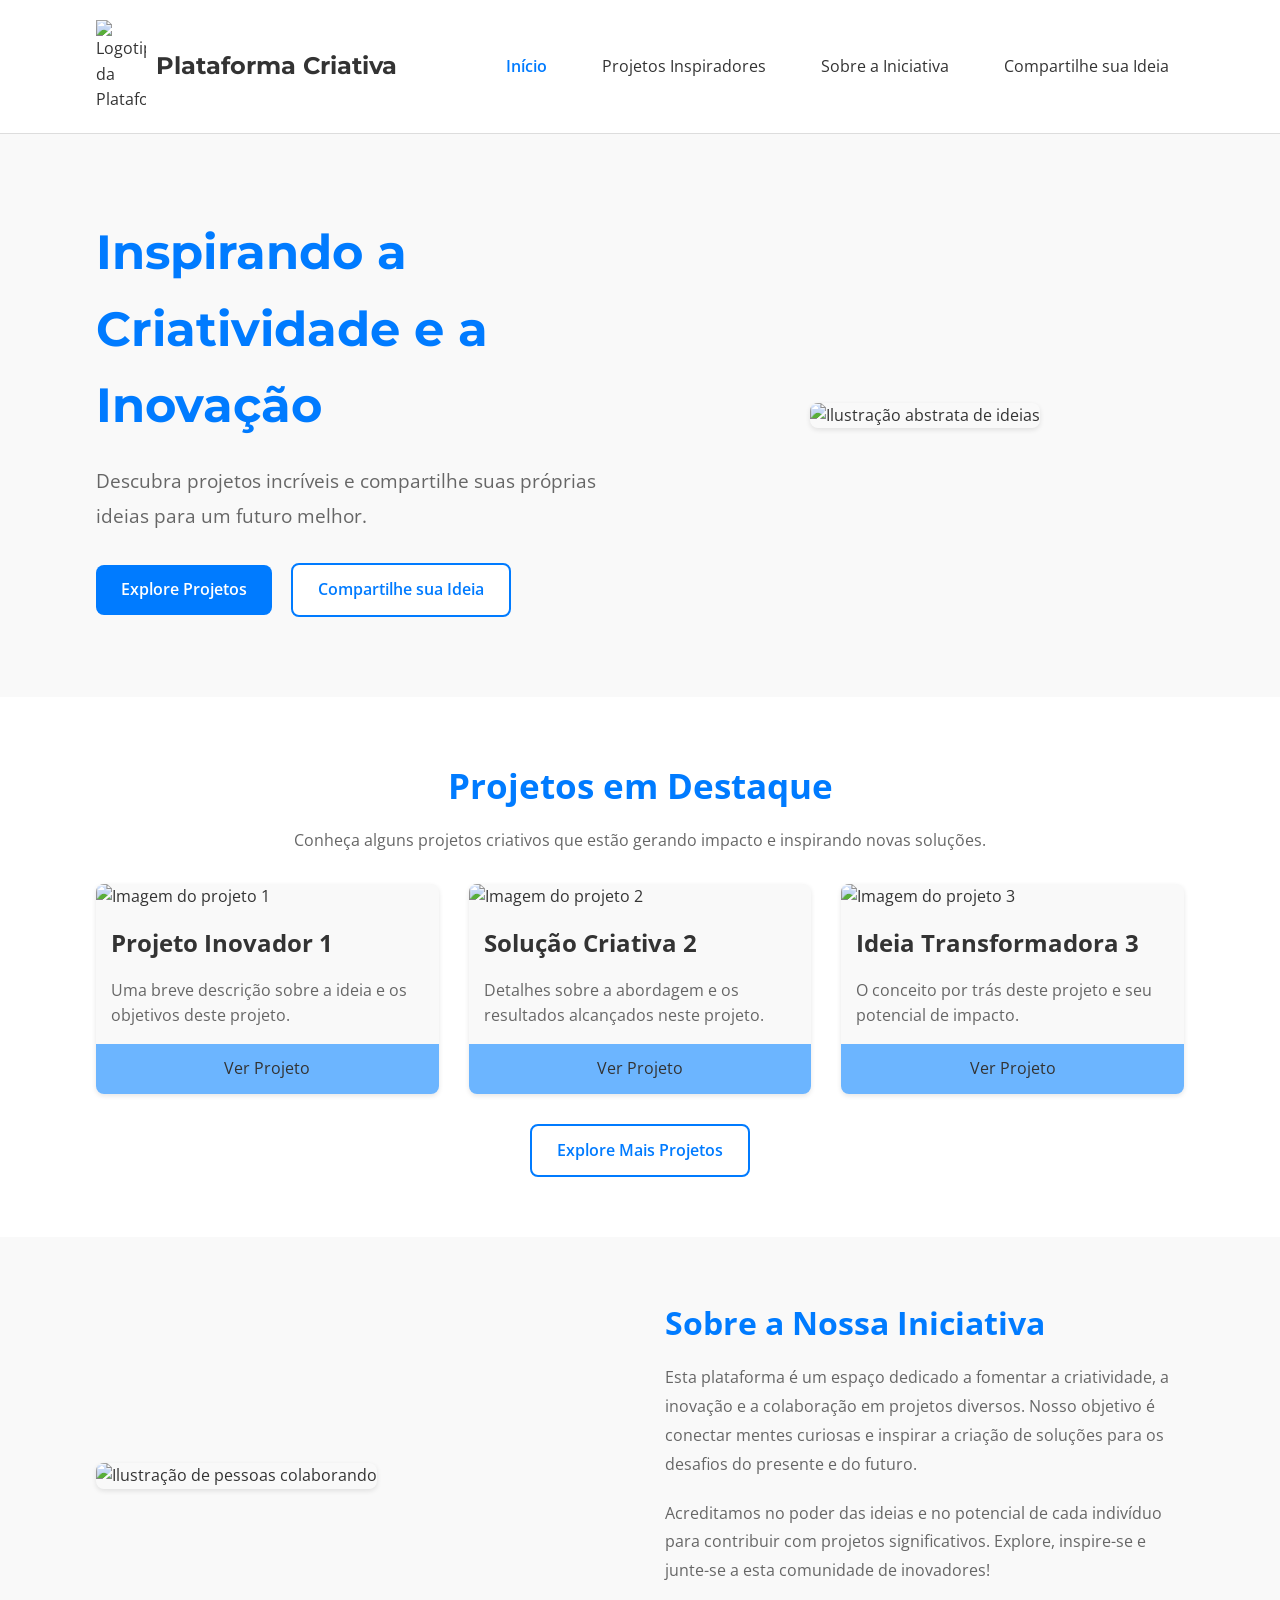
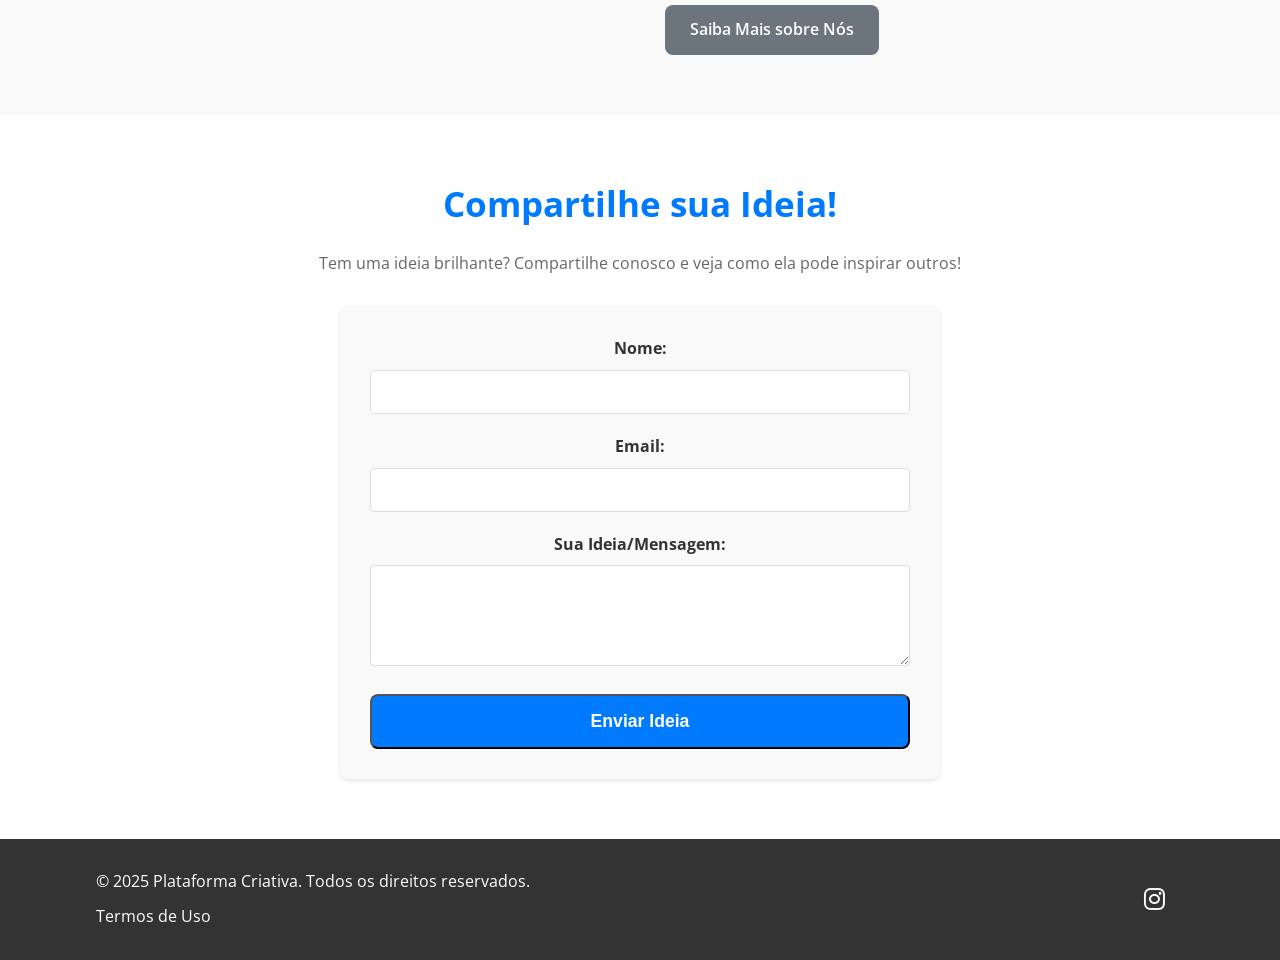
==== index.html @ a014fa07 ".1" ====
<!DOCTYPE html>
<html lang="pt-BR">

<head>
<meta charset="UTF-8">
<meta name="viewport" content="width=device-width, initial-scale=1.0">
<link rel="icon" type="image/x-icon" href="img/favicon.ico">
<title>Plataforma de Projetos Criativos</title>
<link rel="stylesheet" href="style.css">
<link rel="preconnect" href="https://fonts.googleapis.com">
<link rel="preconnect" href="https://fonts.gstatic.com" crossorigin>
<link
href="https://fonts.googleapis.com/css2?family=Montserrat:wght@400;700&family=Open+Sa
ns:wght@400;600&display=swap"
rel="stylesheet">

<link rel="stylesheet" href="https://cdnjs.cloudflare.com/ajax/libs/font-
awesome/6.0.0/css/all.min.css"

integrity="sha512-
9usAa10IRO0HhonpyAIVpjrylPvoDwiPUiKdWk5t3PyolY1cOd4DSE0Ga+ri4AuTroPR5aQvXU9xC6
qOPnzFeg=="
crossorigin="anonymous" referrerpolicy="no-referrer" />
</head>

<body>
<header class="cabecalho-principal">
<div class="container-principal">
<a href="/" class="logo-link">
<img src="img/01-img-teste.jpg" alt="Logotipo da Plataforma" class="logo-site">
<span class="titulo-logo">Plataforma Criativa</span>

</a>
<input type="checkbox" id="menu-hamburguer">
<label for="menu-hamburguer" class="botao-menu-mobile" aria-label="Abrir Menu">
<i class="fas fa-bars"></i>
</label>
<nav class="navegacao-principal">
<ul class="lista-menu">
<li><a href="/" class="link-menu ativo">Início</a></li>
<li><a href="#explore" class="link-menu">Projetos Inspiradores</a></li>
<li><a href="#informativa" class="link-menu">Sobre a Iniciativa</a></li>
<li><a href="#formulario-ideias" class="link-menu">Compartilhe sua Ideia</a></li>
</ul>
</nav>
</div>
</header>

<main>
<section class="secao-apresentacao secao-hero">
<div class="container-principal">
<div class="conteudo-hero">
<h1 class="titulo-hero">Inspirando a Criatividade e a Inovação</h1>
<p class="subtitulo-hero">Descubra projetos incríveis e compartilhe suas próprias
ideias para um futuro melhor.</p>
<a href="#explore" class="botao-principal botao-hero">Explore Projetos</a>
<a href="#formulario-ideias" class="botao-secundario botao-hero">Compartilhe
sua Ideia</a>
</div>
<div class="imagem-hero">

<img src="img/01-img-teste.jpg" alt="Ilustração abstrata de ideias">
</div>
</div>
</section>

<section class="secao-conteudo secao-destaque-projetos" id="explore">
<div class="container-principal">
<h2 class="titulo-secao">Projetos em Destaque</h2>
<p class="descricao-secao">Conheça alguns projetos criativos que estão gerando
impacto e inspirando novas soluções.</p>
<div class="lista-projetos-destaque">
<div class="card-projeto">

<img src="img/01-img-teste.jpg" alt="Imagem do projeto 1" class="imagem-
projeto">

<h3 class="titulo-projeto">Projeto Inovador 1</h3>
<p class="descricao-projeto">Uma breve descrição sobre a ideia e os objetivos
deste projeto.</p>
<a href="link1.html" class="link-projeto">Ver Projeto</a>
</div>
<div class="card-projeto">

<img src="img/01-img-teste.jpg" alt="Imagem do projeto 2" class="imagem-
projeto">

<h3 class="titulo-projeto">Solução Criativa 2</h3>
<p class="descricao-projeto">Detalhes sobre a abordagem e os resultados
alcançados neste projeto.</p>
<a href="/projeto/2" class="link-projeto">Ver Projeto</a>
</div>
<div class="card-projeto">

<img src="img/01-img-teste.jpg" alt="Imagem do projeto 3" class="imagem-
projeto">

<h3 class="titulo-projeto">Ideia Transformadora 3</h3>
<p class="descricao-projeto">O conceito por trás deste projeto e seu potencial de
impacto.</p>
<a href="/projeto/3" class="link-projeto">Ver Projeto</a>
</div>
</div>
<div class="centralizar-botao">
<a href="/projetos" class="botao-secundario">Explore Mais Projetos</a>
</div>
</div>
</section>

<section class="secao-informativa secao-sobre-nos" id="informativa">
<div class="container-principal">
<div class="imagem-informativa">
<img src="img/01-img-teste.jpg" alt="Ilustração de pessoas colaborando">
</div>
<div class="texto-informativo">
<h2 class="titulo-secao">Sobre a Nossa Iniciativa</h2>
<p class="paragrafo-informativo">Esta plataforma é um espaço dedicado a fomentar a
criatividade, a inovação e a colaboração em projetos diversos. Nosso objetivo é conectar
mentes curiosas e inspirar a criação de soluções para os desafios do presente e do futuro.</p>
<p class="paragrafo-informativo">Acreditamos no poder das ideias e no potencial de
cada indivíduo para contribuir com projetos significativos. Explore, inspire-se e junte-se a esta
comunidade de inovadores!</p>
<a href="/sobre" class="botao-terciario">Saiba Mais sobre Nós</a>
</div>
</div>
</section>

<section class="secao-acao secao-compartilhe-ideia" id="formulario-ideias">
<div class="container-principal">
<h2 class="titulo-secao">Compartilhe sua Ideia!</h2>
<p class="descricao-secao">Tem uma ideia brilhante? Compartilhe conosco e veja
como ela pode inspirar outros!</p>
<form class="formulario-contato" action="/enviar-ideia" method="POST">
<div class="campo-formulario">
<label for="nome">Nome:</label>
<input type="text" id="nome" name="nome" required>
</div>
<div class="campo-formulario">
<label for="email">Email:</label>
<input type="email" id="email" name="email" required>
</div>
<div class="campo-formulario">
<label for="mensagem">Sua Ideia/Mensagem:</label>
<textarea id="mensagem" name="mensagem" rows="5" required></textarea>
</div>
<button type="submit" class="botao-principal">Enviar Ideia</button>
</form>
</div>
</section>
</main>

<footer class="rodape-principal">
<div class="container-principal">
<div class="info-rodape">

<p>© 2025 Plataforma Criativa. Todos os direitos reservados.</p>
<nav class="navegacao-rodape">
<ul class="lista-rodape">
<li><a href="/termos" class="link-rodape">Termos de Uso</a></li>

</ul>
</nav>
</div>
<div class="social-rodape">
<a href="#" target="_blank" class="link-social"><i class="fab fa-instagram"></i></a>

<a href="#" target="_blank" class="link-social"><i class="fab fa-facebook-
square"></i></a>

</div>
</div>
</footer>

</body>

</html>
---- style.css ----
/* Reset CSS (Mantenha o seu reset) */
* {
margin: 0;
padding: 0;
box-sizing: border-box;
}

/* Variáveis de Cores e Fontes (Paleta base neutra e personalizável) */
:root {
--cor-primaria: #007bff; /* Azul (Cor de destaque padrão - fácil de mudar) */
--cor-primaria-clara: #6cb5ff; /* Azul claro (Pode ser alterada) */
--cor-secundaria: #6c757d; /* Cinza (Cor secundária padrão - fácil de mudar) */
--cor-texto-principal: #333;
--cor-texto-secundario: #666;
--cor-fundo-claro: #f9f9f9;
--cor-borda: #ddd;
--fonte-principal: 'Open Sans', sans-serif;
--fonte-secundaria: 'Montserrat', sans-serif;
--espacamento-secao: 60px 0;
--raio-borda: 8px;
--sombra-padrao: 0 2px 5px rgba(0, 0, 0, 0.1);
}

body {
font-family: var(--fonte-principal);
margin: 0;
padding: 0;

color: var(--cor-texto-principal);
background-color: var(--cor-fundo-claro);
line-height: 1.6;
}

.container-principal {
width: 85%;
margin: 0 auto;
max-width: 1200px;
}

/* --- CABEÇALHO --- */
.cabecalho-principal {
background-color: white;
padding: 20px 0;
border-bottom: 1px solid var(--cor-borda);
position: sticky;
top: 0;
z-index: 100;
}

.cabecalho-principal .container-principal {
display: flex;
justify-content: space-between;
align-items: center;
}

.logo-link {
display: flex;
align-items: center;
text-decoration: none;
color: var(--cor-texto-principal);
}

.logo-site {
width: 50px;
height: auto;
margin-right: 10px;
}

.titulo-logo {
font-family: var(--fonte-secundaria);
font-weight: 700;
font-size: 1.5em;
}

.navegacao-principal {
display: flex;
align-items: center;
}

.lista-menu {
list-style: none;
padding: 0;

margin: 0;
display: flex;
}

.lista-menu li {
margin-left: 25px;
}

.lista-menu li a {
text-decoration: none;
color: var(--cor-texto-principal);
padding: 10px 15px;
transition: color 0.3s ease;
}

.lista-menu li a:hover,
.lista-menu li a.ativo {
color: var(--cor-primaria);
font-weight: 600;
}

#menu-hamburguer {
display: none;
}

.botao-menu-mobile {
background: none;

border: none;
color: var(--cor-texto-principal);
font-size: 1.5em;
cursor: pointer;
display: none;
}

/* --- HERO SECTION --- */
.secao-hero {
background-color: var(--cor-fundo-claro);
padding: 80px 0;
}

.secao-hero .container-principal {
display: flex;
align-items: center;
justify-content: space-between;
gap: 50px;
}

.conteudo-hero {
flex: 1;
}

.titulo-hero {
font-family: var(--fonte-secundaria);
font-size: 3em;

color: var(--cor-primaria);
margin-bottom: 20px;
}

.subtitulo-hero {
font-size: 1.2em;
color: var(--cor-texto-secundario);
line-height: 1.8;
margin-bottom: 30px;
}

.botao-hero {
display: inline-block;
margin-right: 15px;
}

.botao-principal,
.botao-secundario,
.botao-terciario,
.botao-acao {
display: inline-block;
padding: 12px 25px;
text-decoration: none;
border-radius: var(--raio-borda);
font-weight: 600;
transition: background-color 0.3s ease, color 0.3s ease;
}

.botao-principal {
background-color: var(--cor-primaria);
color: white;
}

.botao-principal:hover {
background-color: #0056b3;
}

.botao-secundario {
background-color: white;
color: var(--cor-primaria);
border: 2px solid var(--cor-primaria);
}

.botao-secundario:hover {
background-color: var(--cor-primaria);
color: white;
}

.botao-terciario {
background-color: var(--cor-secundaria);
color: white;
}

.botao-terciario:hover {

background-color: #545b62;
}

.imagem-hero {
flex: 1;
text-align: center;
}

.imagem-hero img {
max-width: 100%;
height: auto;
border-radius: var(--raio-borda);
box-shadow: var(--sombra-padrao);
}

/* --- SEÇÃO DE DESTAQUE DE PROJETOS --- */
.secao-destaque-projetos {
padding: var(--espacamento-secao);
background-color: white;
}

.secao-destaque-projetos .titulo-secao {
font-size: 2.2em;
color: var(--cor-primaria);
margin-bottom: 15px;
text-align: center;
}

.secao-destaque-projetos .descricao-secao {
color: var(--cor-texto-secundario);
text-align: center;
margin-bottom: 30px;
}

.lista-projetos-destaque {
display: grid;
grid-template-columns: repeat(auto-fit, minmax(300px, 1fr));
gap: 30px;
margin-bottom: 30px;
}

.card-projeto {
background-color: var(--cor-fundo-claro);
border-radius: var(--raio-borda);
box-shadow: var(--sombra-padrao);
overflow: hidden;
transition: transform 0.3s ease;
}

.card-projeto:hover {
transform: translateY(-5px);
}

.imagem-projeto {

width: 100%;
height: auto;
display: block;
}

.card-projeto h3 {
font-size: 1.5em;
color: var(--cor-texto-principal);
padding: 15px;
margin-bottom: 0;
}

.card-projeto p {
color: var(--cor-texto-secundario);
padding: 0 15px 15px;
margin-bottom: 0;
}

.link-projeto {
display: block;
background-color: var(--cor-primaria-clara);
color: var(--cor-texto-principal);
text-align: center;
padding: 12px 0;
text-decoration: none;
transition: background-color 0.3s ease;
}

.link-projeto:hover {
background-color: var(--cor-primaria);
color: white;
}

.centralizar-botao {
text-align: center;
}

/* --- SEÇÃO SOBRE NÓS --- */
.secao-sobre-nos {
padding: var(--espacamento-secao);
background-color: var(--cor-fundo-claro);
}

.secao-sobre-nos .container-principal {
display: grid;
grid-template-columns: 1fr 1fr;
gap: 50px;
align-items: center;
}

.secao-sobre-nos .imagem-informativa img {
max-width: 100%;
height: auto;
border-radius: var(--raio-borda);

box-shadow: var(--sombra-padrao);
}

.secao-sobre-nos .texto-informativo .titulo-secao {
font-size: 2em;
color: var(--cor-primaria);
margin-bottom: 15px;
}

.secao-sobre-nos .texto-informativo .paragrafo-informativo {
color: var(--cor-texto-secundario);
line-height: 1.8;
margin-bottom: 20px;
}

/* --- SEÇÃO COMPARTILHE SUA IDEIA --- */
.secao-compartilhe-ideia {
padding: var(--espacamento-secao);
background-color: white;
text-align: center;
}

.secao-compartilhe-ideia .titulo-secao {
font-size: 2.2em;
color: var(--cor-primaria);
margin-bottom: 20px;
}

.secao-compartilhe-ideia .descricao-secao {
color: var(--cor-texto-secundario);
margin-bottom: 30px;
}

.formulario-contato {
max-width: 600px;
margin: 20px auto 0;
padding: 30px;
background-color: var(--cor-fundo-claro);
border-radius: var(--raio-borda);
box-shadow: var(--sombra-padrao);
display: grid;
gap: 20px;
}

.campo-formulario label {
display: block;
margin-bottom: 8px;
font-weight: bold;
color: var(--cor-texto-principal);
}

.campo-formulario input[type="text"],
.campo-formulario input[type="email"],
.campo-formulario textarea {

width: 100%;
padding: 12px;
border: 1px solid var(--cor-borda);
border-radius: 4px;
font-size: 1em;
}

.campo-formulario textarea {
resize: vertical;
min-height: 100px;
}

.formulario-contato .botao-principal {
grid-column: 1 / -1;
padding: 15px 20px;
font-size: 1.1em;
cursor: pointer;
}

/* --- RODAPÉ --- */
.rodape-principal {
background-color: var(--cor-texto-principal);
color: white;
padding: 30px 0;
text-align: center;
}

.rodape-principal .container-principal {
display: flex;
justify-content: space-between;
align-items: center;
flex-wrap: wrap;
}

.info-rodape {
flex: 1;
text-align: left;
}

.navegacao-rodape ul {
list-style: none;
padding: 0;
margin: 10px 0 0;
display: flex;
}

.navegacao-rodape li {
margin-right: 15px;
}

.navegacao-rodape li a {
color: white;
text-decoration: none;
transition: color 0.3s ease;

}

.navegacao-rodape li a:hover {
color: var(--cor-primaria-clara);
}

.social-rodape {
flex: 1;
text-align: right;
}

.social-rodape a {
color: white;
font-size: 1.5em;
margin-left: 15px;
text-decoration: none;
transition: color 0.3s ease;
}

.social-rodape a:hover {
color: var(--cor-primaria-clara);
}

/* --- RESPONSIVIDADE (SEM JAVASCRIPT PARA O MENU) --- */
@media (max-width: 768px) {
.container-principal {
width: 95%;

}

.cabecalho-principal .container-principal {
position: relative;
}

.navegacao-principal {
position: absolute;
top: 100%;
left: 0;
width: 100%;
background-color: white;
flex-direction: column;
align-items: flex-start;
box-shadow: var(--sombra-padrao);
max-height: 0;
overflow: hidden;
transition: max-height 0.3s ease-in-out;
}

#menu-hamburguer:checked ~ .navegacao-principal {
max-height: 300px; /* Altura aproximada para o menu aberto */
}

.lista-menu {
flex-direction: column;
width: 100%;

}

.lista-menu li {
margin-left: 0;
border-bottom: 1px solid var(--cor-borda);
}

.lista-menu li a {
display: block;
padding: 15px;
}

.botao-menu-mobile {
display: block;
position: absolute;
top: 50%;
right: 20px;
transform: translateY(-50%);
}

.secao-hero .container-principal {
flex-direction: column;
text-align: center;
}

.imagem-hero {
order: -1;

margin-bottom: 30px;
}

.secao-sobre-nos .container-principal {
grid-template-columns: 1fr;
text-align: center;
}

.secao-sobre-nos .imagem-informativa {
margin-bottom: 30px;

}

.rodape-principal .container-principal {
flex-direction: column;
text-align: center;
}

.info-rodape,
.social-rodape {
text-align: center;
margin-bottom: 15px;
}

.navegacao-rodape ul {
flex-direction: column;
align-items: center;

}

.navegacao-rodape li {
margin-right: 0;
margin-bottom: 10px;
}
}

/* Segunda página*/

/* Estilos específicos para a página de detalhe do projeto */
.pagina-projeto-detalhe {
padding-top: 60px;
padding-bottom: 60px;
background-color: var(--cor-fundo-claro);
}

.secao-detalhe-projeto {
background-color: white;
padding: 30px;
border-radius: var(--raio-borda);

box-shadow: var(--sombra-padrao);
}

.titulo-projeto-detalhe {
font-family: var(--fonte-secundaria);
font-size: 2.5em;
color: var(--cor-primaria);
margin-bottom: 20px;
text-align: center;
}

.imagem-destaque-projeto {
text-align: center;
margin-bottom: 30px;
}

.imagem-destaque-projeto img {
max-width: 80%;
height: auto;
border-radius: var(--raio-borda);
box-shadow: var(--sombra-padrao);
}

.conteudo-projeto {
line-height: 1.8;
color: var(--cor-texto-secundario);
margin-bottom: 30px;

}

.conteudo-projeto .paragrafo-projeto {
margin-bottom: 15px;
}

.conteudo-projeto .lista-detalhes-projeto {
list-style: disc;
padding-left: 30px;
margin-bottom: 20px;
}

.conteudo-projeto .lista-detalhes-projeto li {
margin-bottom: 10px;
color: var(--cor-texto-principal);
}

.botao-voltar-container {
text-align: center;
}

.botao-voltar {
display: inline-flex;
align-items: center;
gap: 10px;
padding: 12px 25px;
text-decoration: none;

border-radius: var(--raio-borda);
font-weight: 600;
color: var(--cor-primaria);
border: 2px solid var(--cor-primaria);
transition: background-color 0.3s ease, color 0.3s ease;
}

.botao-voltar:hover {
background-color: var(--cor-primaria);
color: white;
}

/* Responsividade para a página de detalhe */
@media (max-width: 768px) {
.titulo-projeto-detalhe {
font-size: 2em;
}

.imagem-destaque-projeto img {
max-width: 95%;
}
}
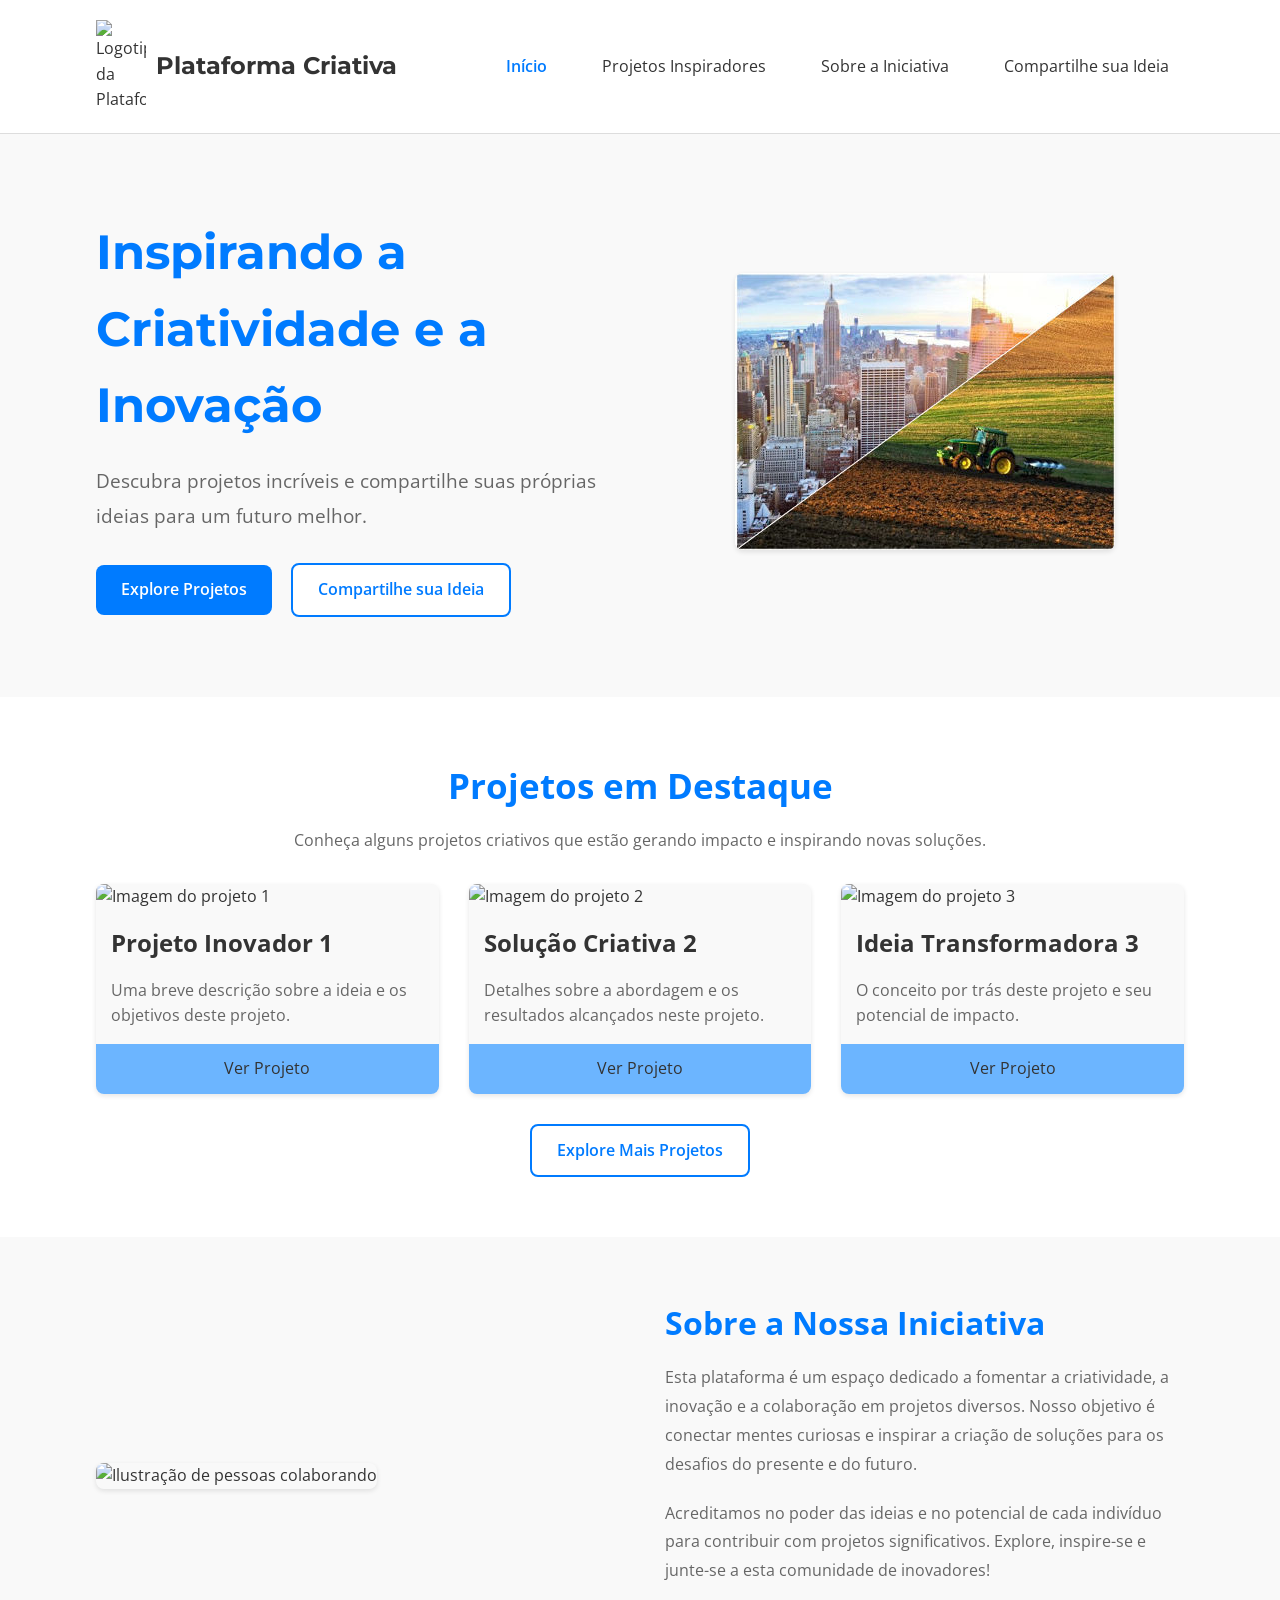
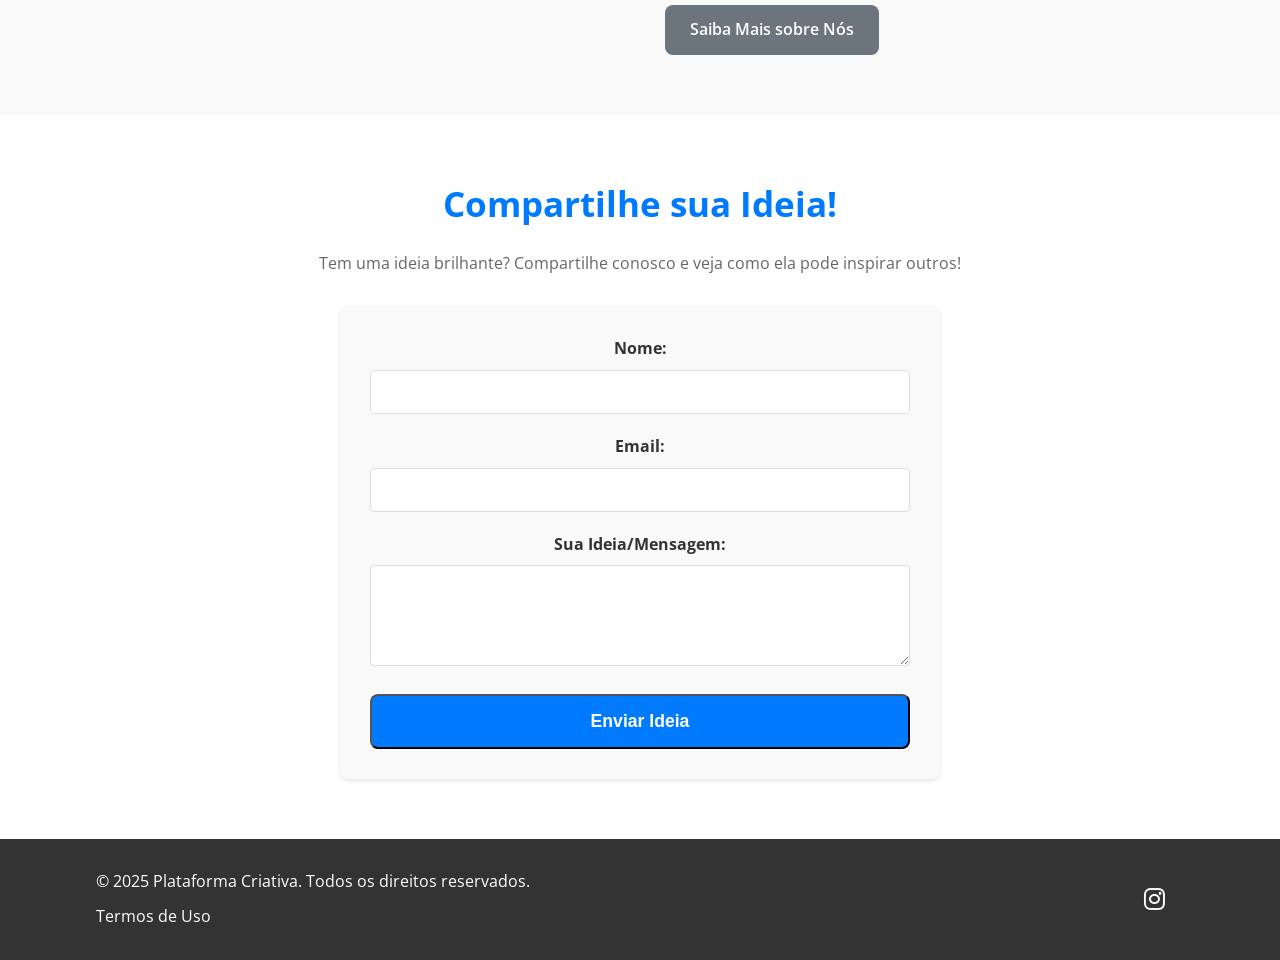
==== commit e4aa20d3: "." ====
--- a/index.html
+++ b/index.html
@@ -59,7 +59,7 @@
 </div>
 <div class="imagem-hero">
 
-<img src="img/01-img-teste.jpg" alt="Ilustração abstrata de ideias">
+<img src="img/blog-222.jpg" alt="Ilustração abstrata de ideias">
 </div>
 </div>
 </section>
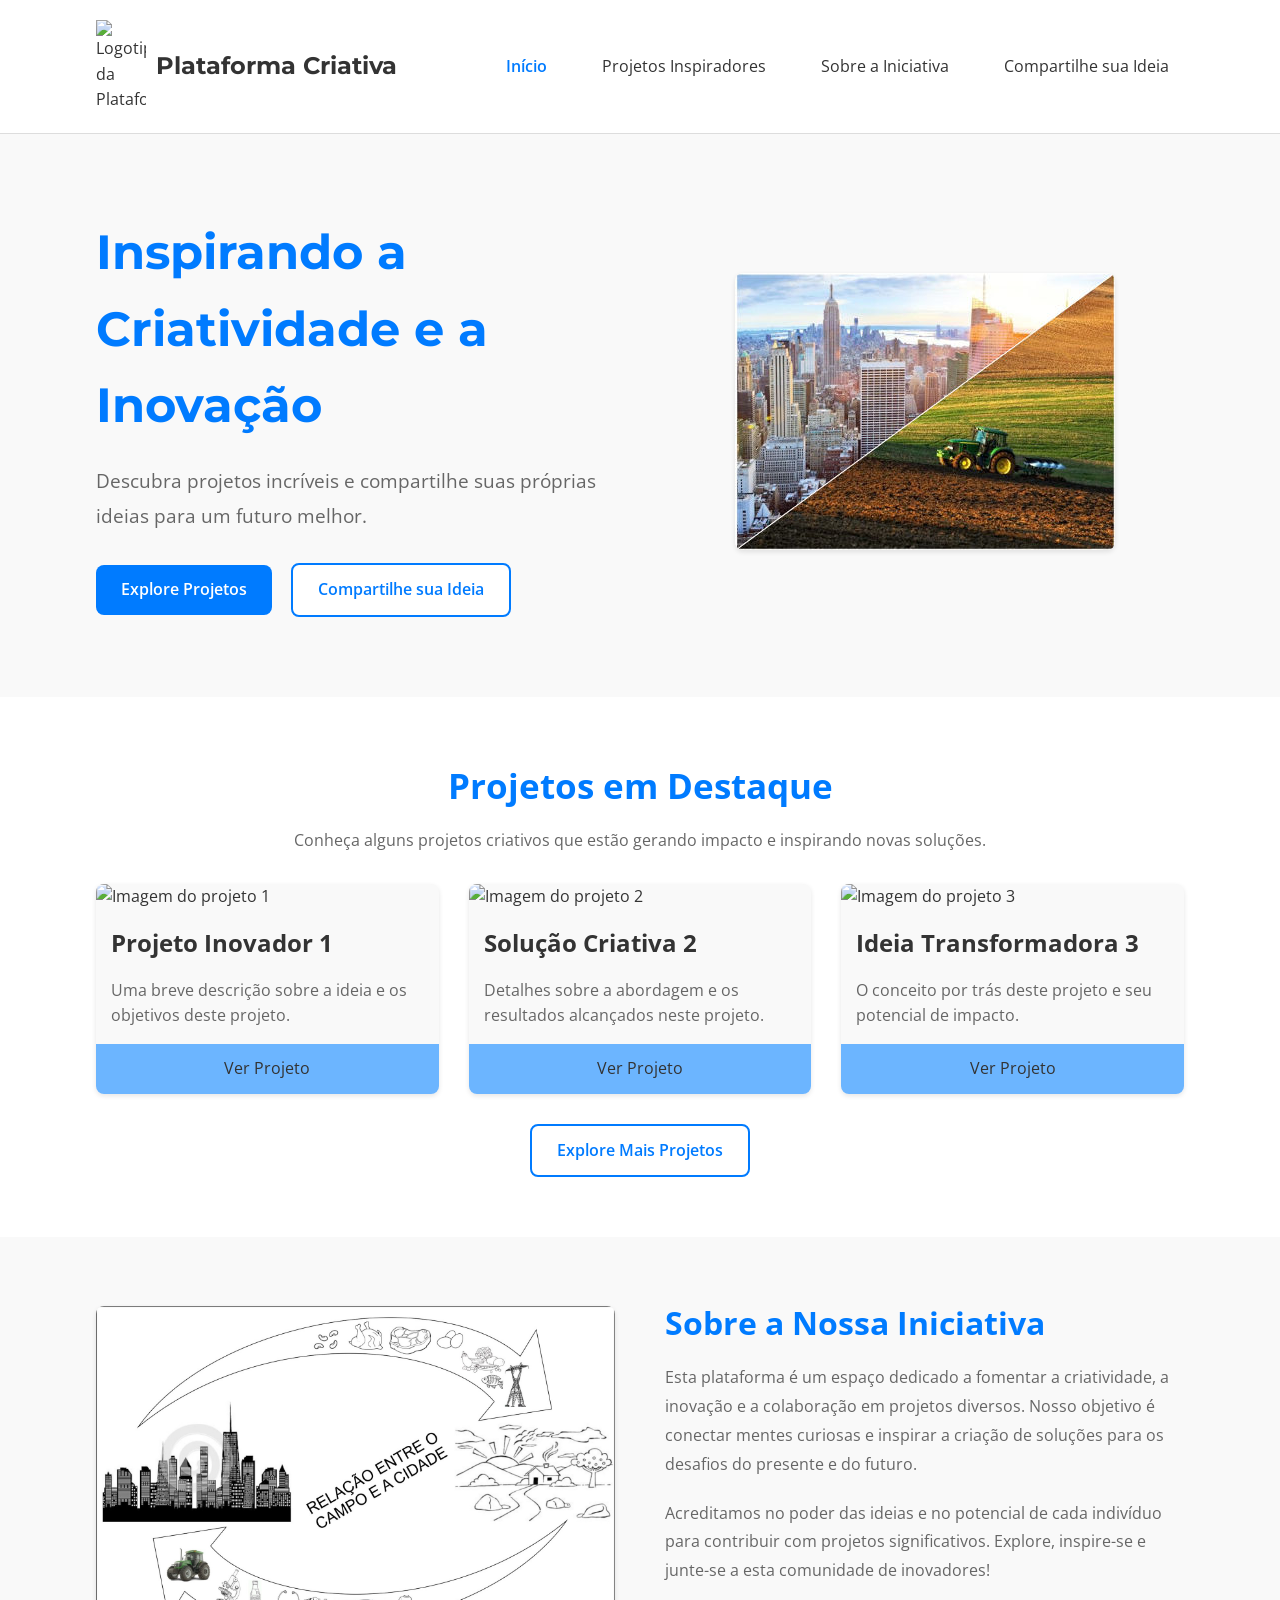
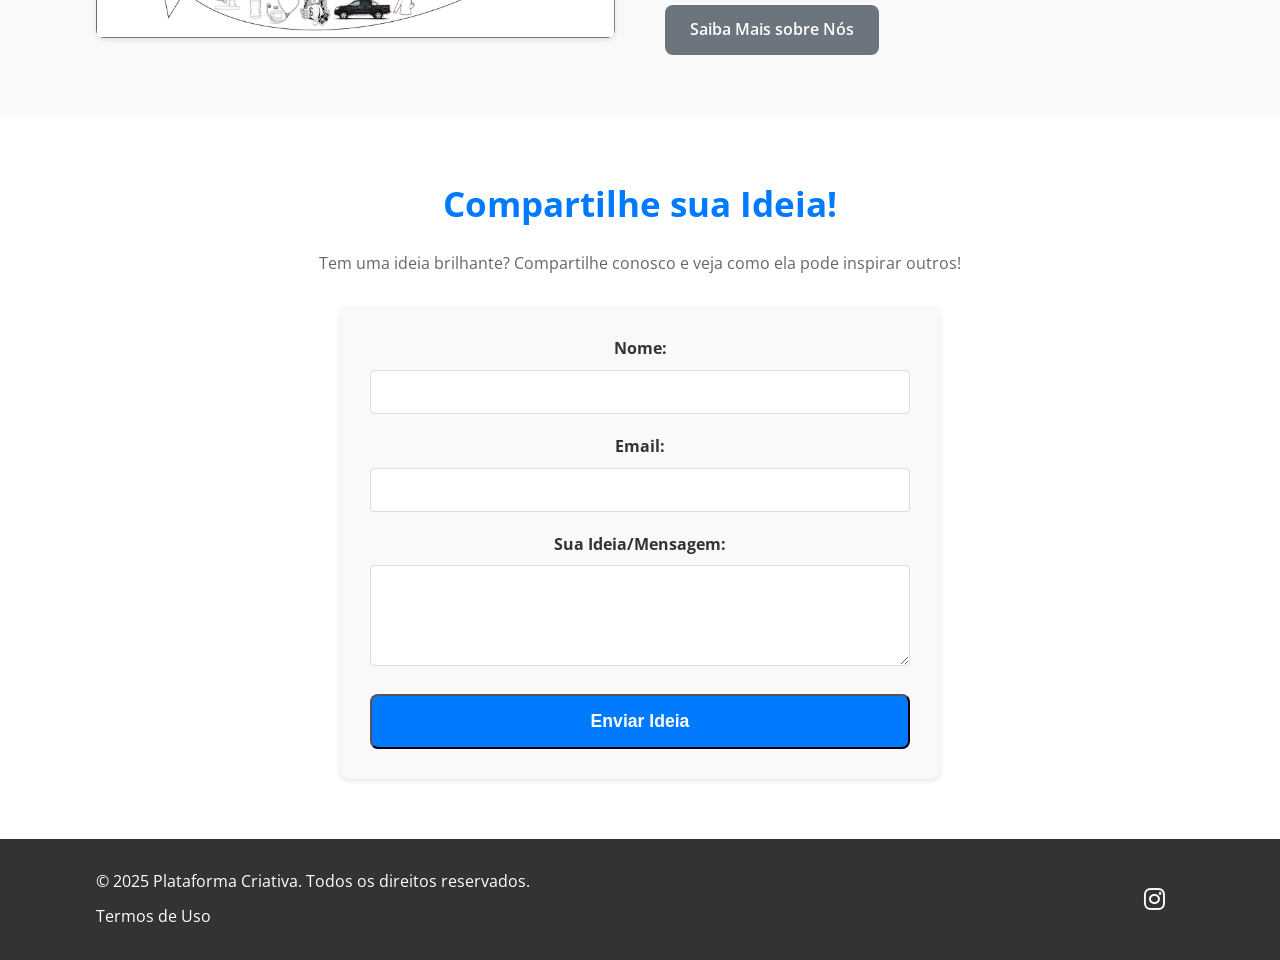
==== commit 06570678: ",," ====
--- a/index.html
+++ b/index.html
@@ -110,7 +110,7 @@
 <section class="secao-informativa secao-sobre-nos" id="informativa">
 <div class="container-principal">
 <div class="imagem-informativa">
-<img src="img/01-img-teste.jpg" alt="Ilustração de pessoas colaborando">
+<img src="img/Interdependência.jpg" alt="Ilustração de pessoas colaborando">
 </div>
 <div class="texto-informativo">
 <h2 class="titulo-secao">Sobre a Nossa Iniciativa</h2>
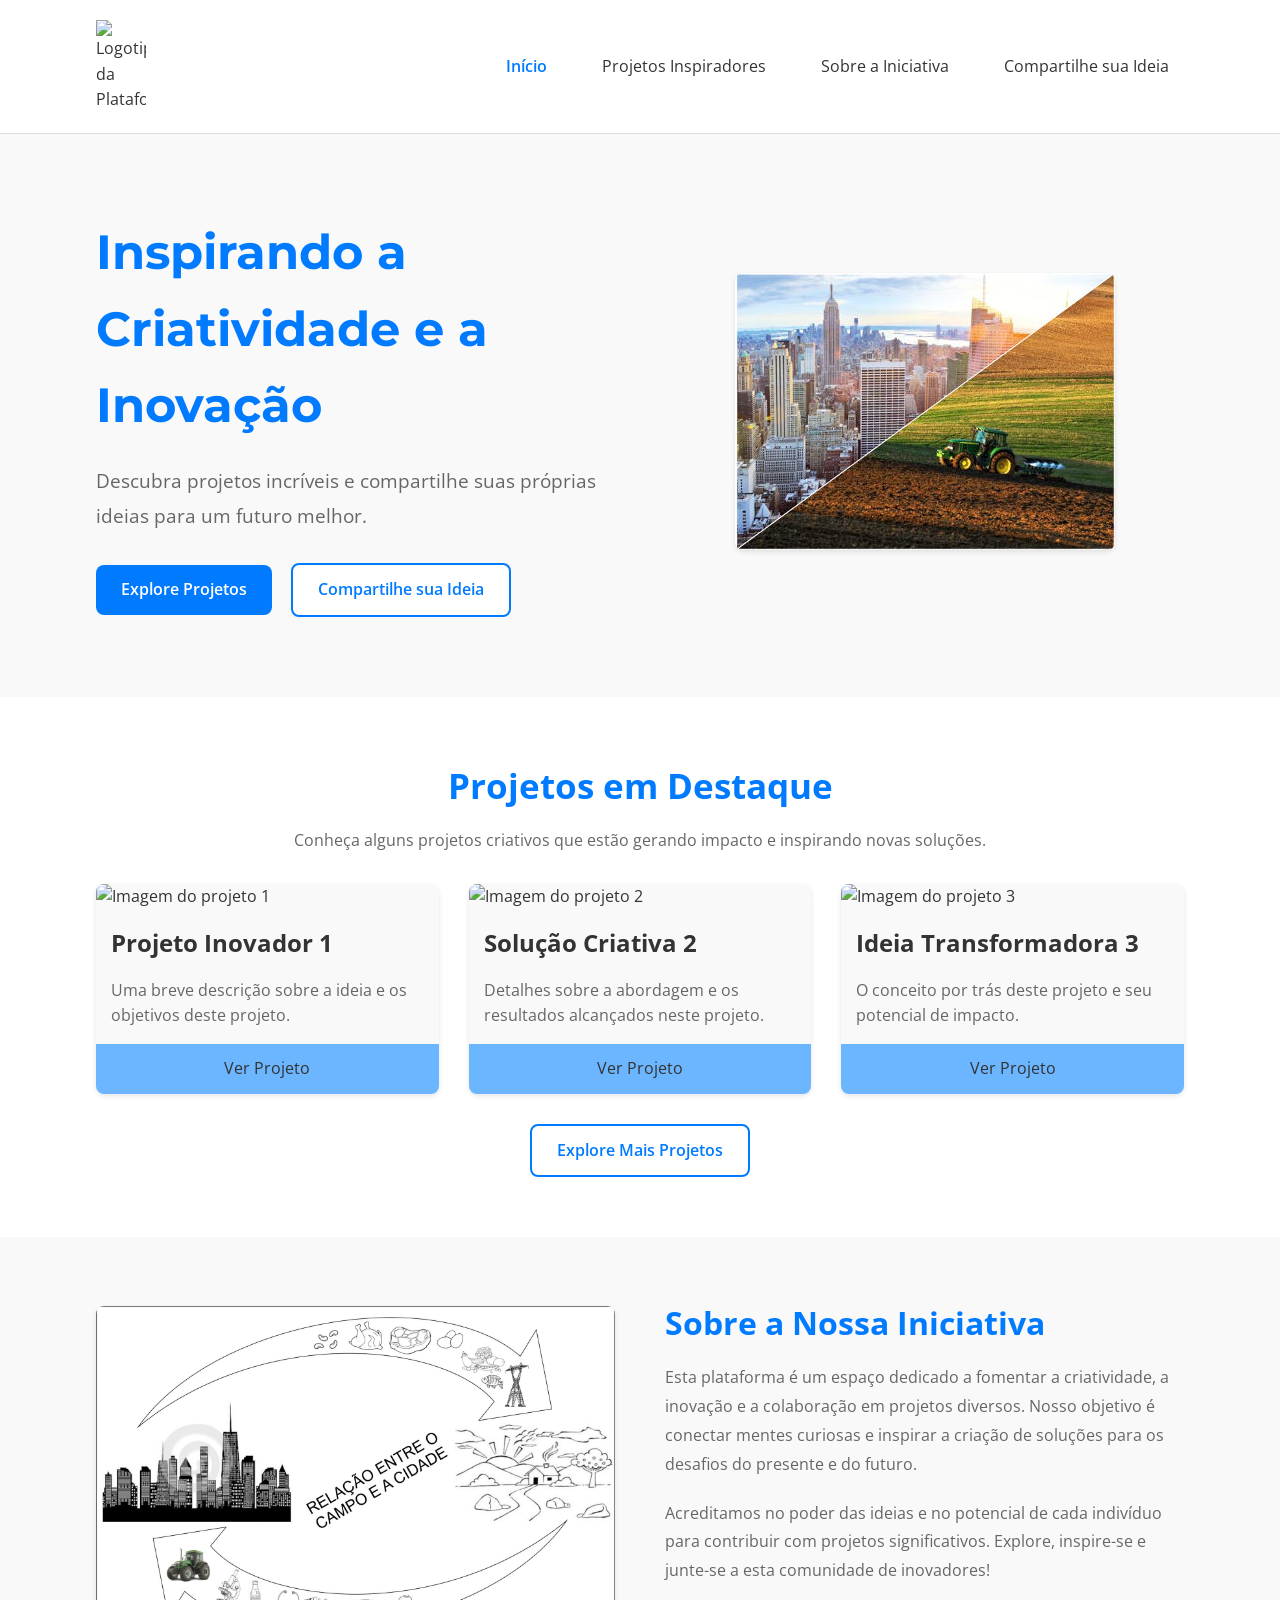
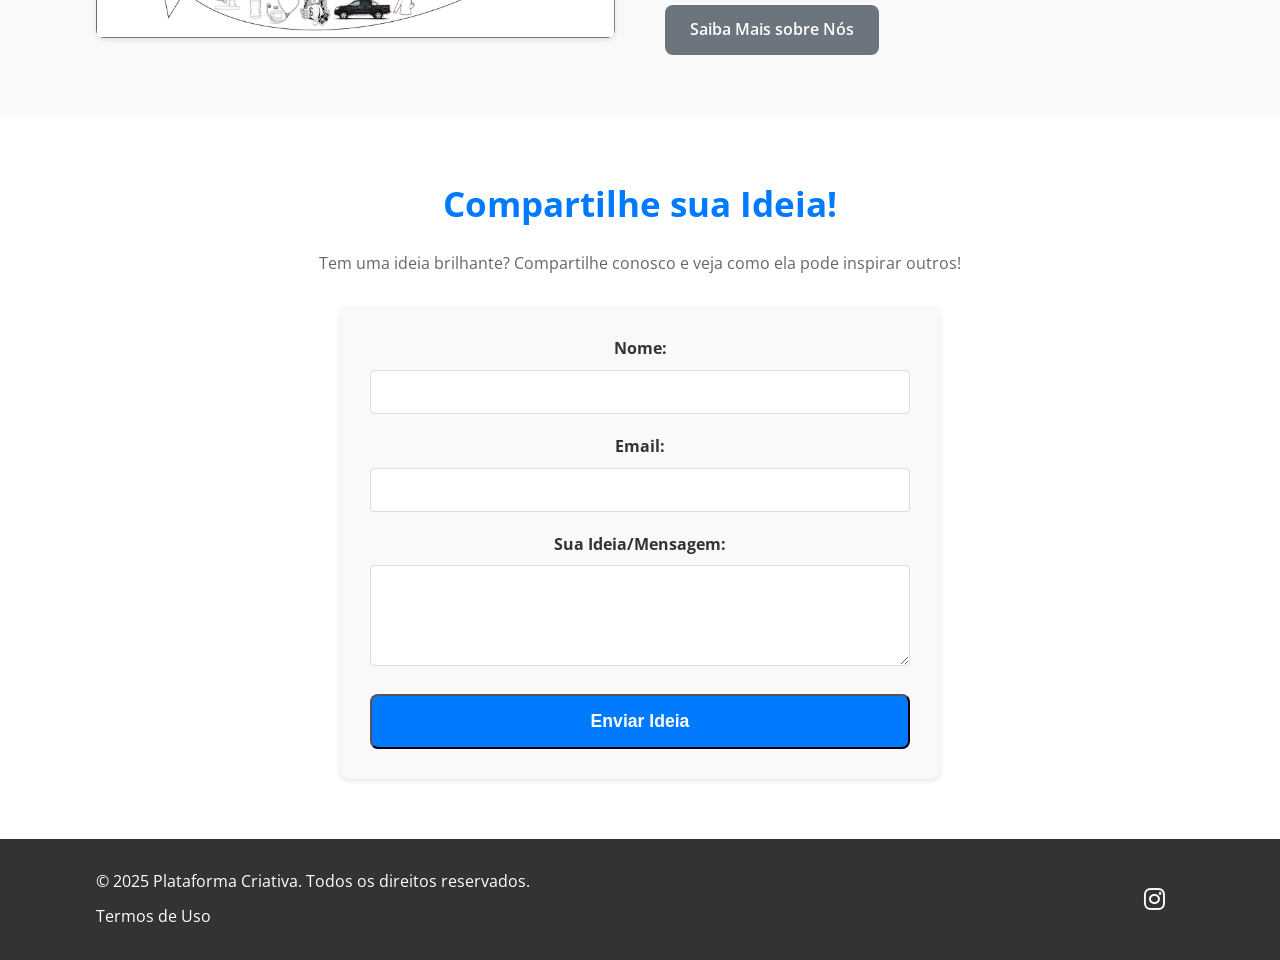
==== commit bb62df4a: ".,," ====
--- a/index.html
+++ b/index.html
@@ -28,7 +28,7 @@
 <div class="container-principal">
 <a href="/" class="logo-link">
 <img src="img/01-img-teste.jpg" alt="Logotipo da Plataforma" class="logo-site">
-<span class="titulo-logo">Plataforma Criativa</span>
+<span class="titulo-logo"cidade e campo</span>
 
 </a>
 <input type="checkbox" id="menu-hamburguer">
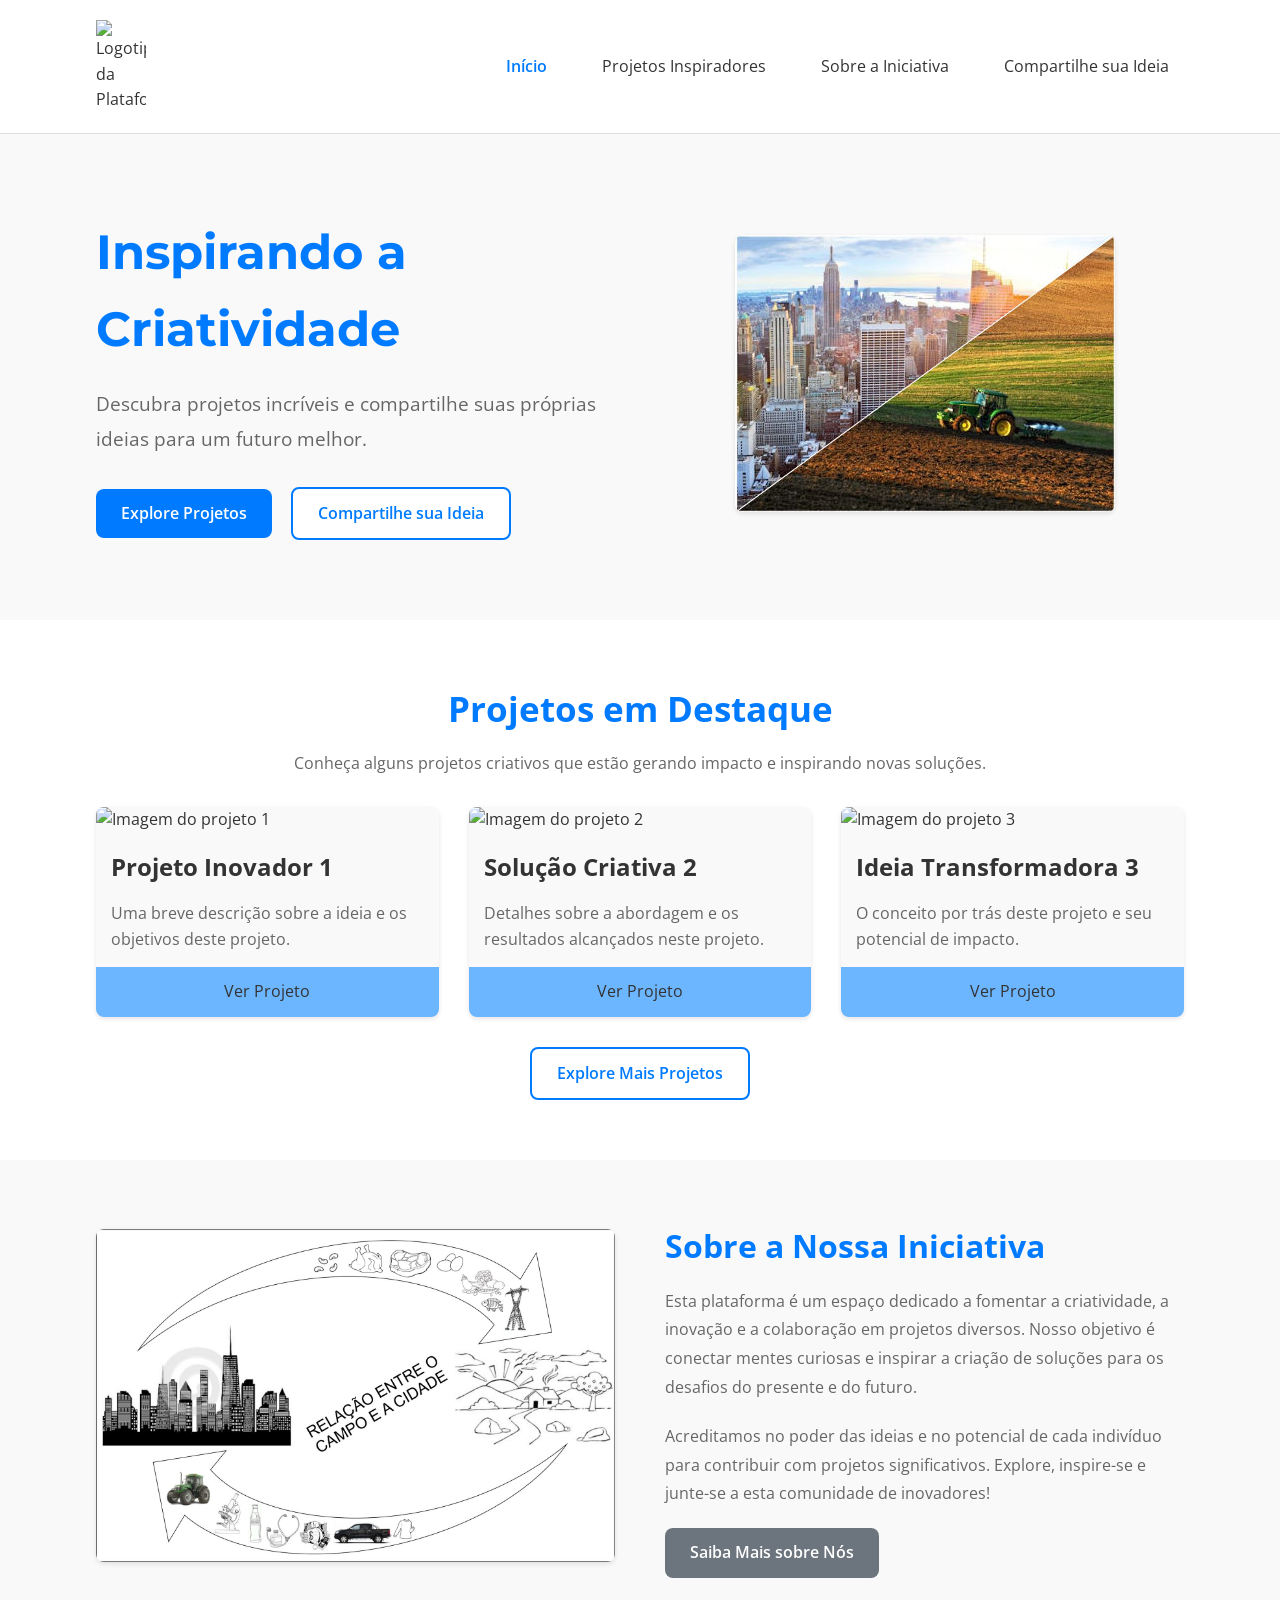
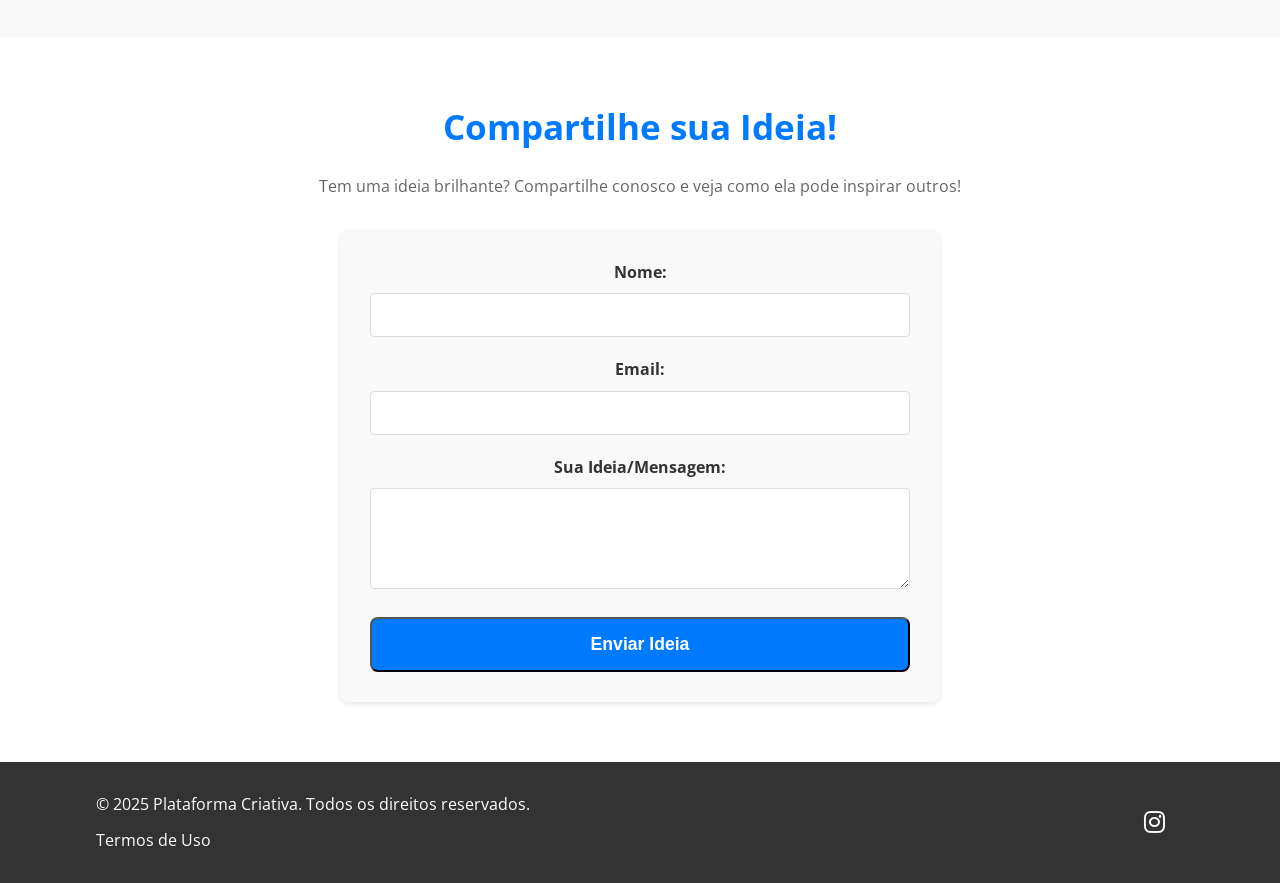
==== commit 7b151ffc: "final" ====
--- a/index.html
+++ b/index.html
@@ -50,7 +50,7 @@
 <section class="secao-apresentacao secao-hero">
 <div class="container-principal">
 <div class="conteudo-hero">
-<h1 class="titulo-hero">Inspirando a Criatividade e a Inovação</h1>
+<h1 class="titulo-hero">Inspirando a Criatividade </h1>
 <p class="subtitulo-hero">Descubra projetos incríveis e compartilhe suas próprias
 ideias para um futuro melhor.</p>
 <a href="#explore" class="botao-principal botao-hero">Explore Projetos</a>
